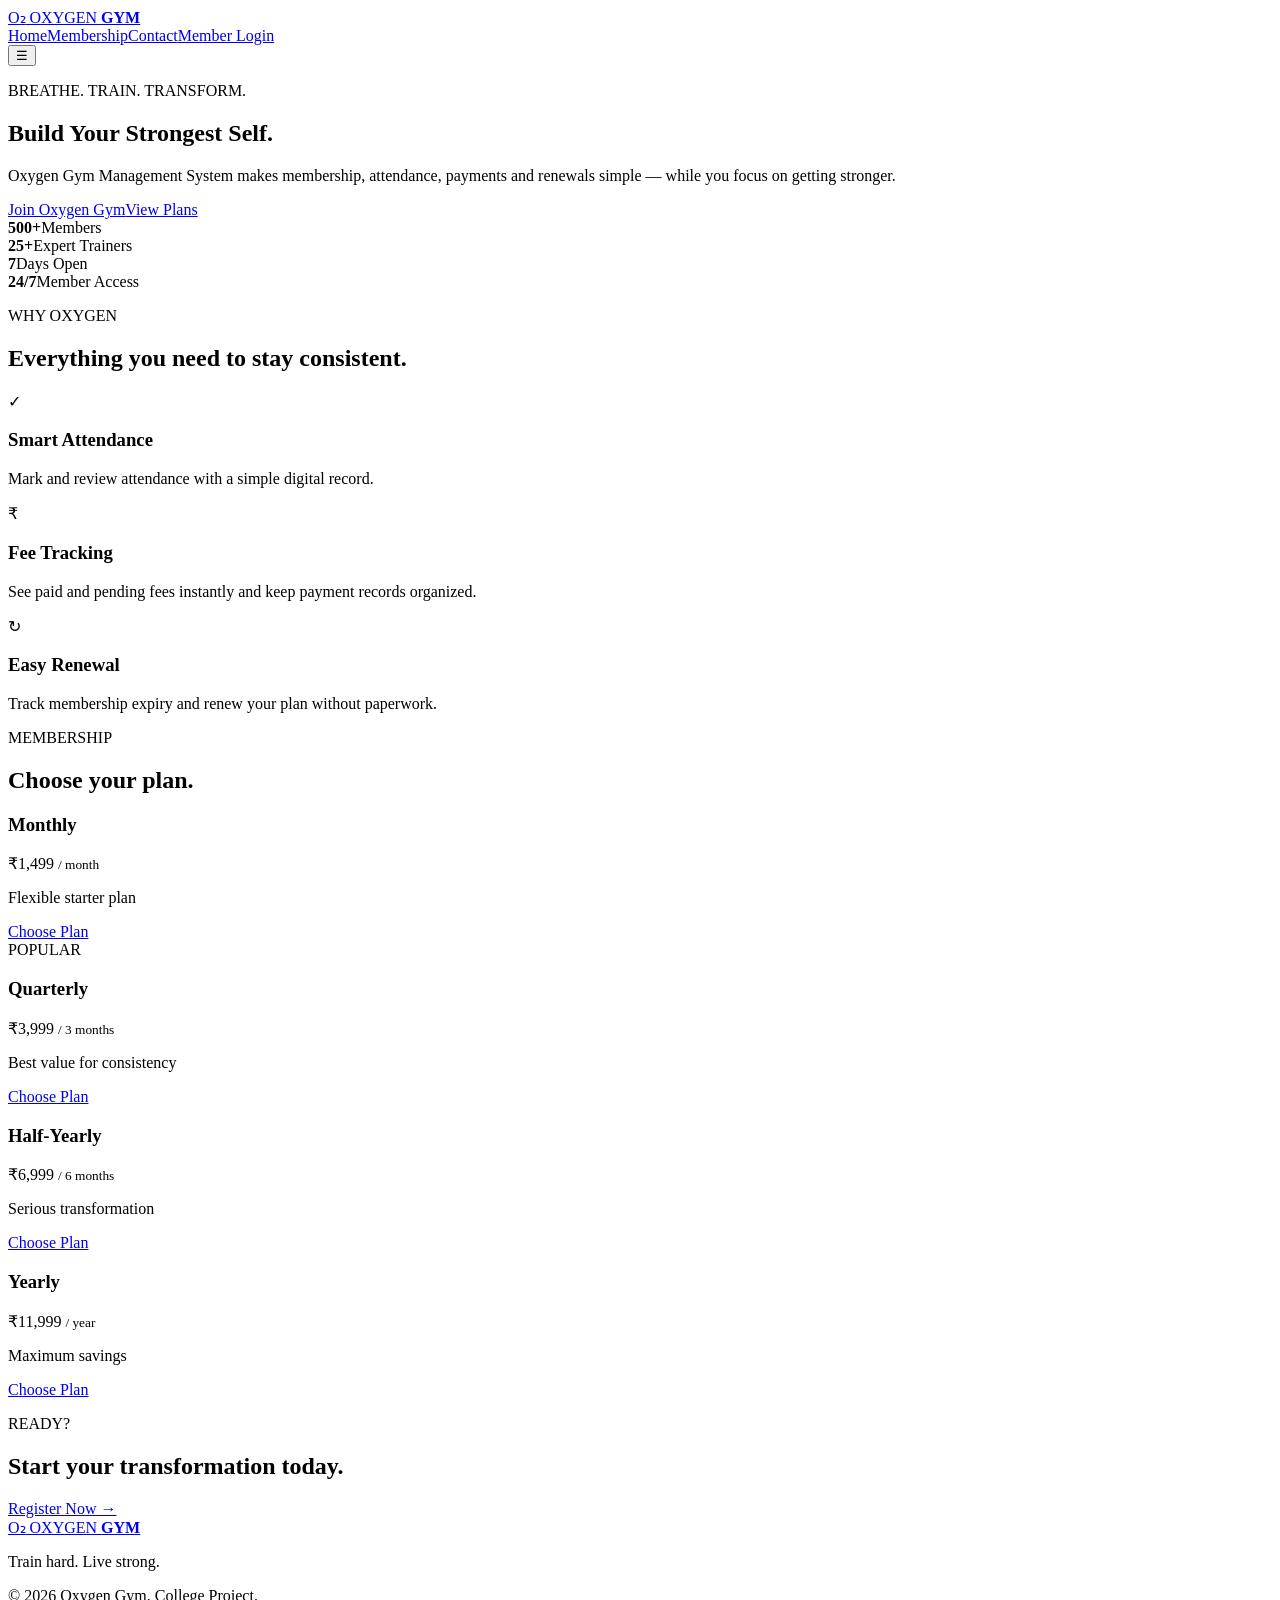
==== index.html @ 71fea19b "Add files via upload" ====
<!DOCTYPE html>
<html lang="en">
<head>
<meta charset="UTF-8"><meta name="viewport" content="width=device-width,initial-scale=1.0">
<title>Oxygen Gym | Gym Management System</title>
<link rel="stylesheet" href="css/style.css">
</head>
<body>
<header class="site-header">
  <a class="brand" href="index.html"><span>O₂</span> OXYGEN <b>GYM</b></a>
  <nav><a class="active" href="index.html">Home</a><a href="membership.html">Membership</a><a href="contact.html">Contact</a><a class="btn btn-sm" href="login.html">Member Login</a></nav>
  <button class="menu-btn" onclick="toggleMenu()">☰</button>
</header>
<main>
<section class="hero">
  <div class="hero-content">
    <p class="eyebrow">BREATHE. TRAIN. TRANSFORM.</p>
    <h1>Build Your <span>Strongest</span> Self.</h1>
    <p class="hero-text">Oxygen Gym Management System makes membership, attendance, payments and renewals simple — while you focus on getting stronger.</p>
    <div class="hero-actions"><a class="btn" href="register.html">Join Oxygen Gym</a><a class="btn btn-outline" href="#plans">View Plans</a></div>
  </div>
</section>
<section class="stats container">
  <div><strong>500+</strong><span>Members</span></div><div><strong>25+</strong><span>Expert Trainers</span></div><div><strong>7</strong><span>Days Open</span></div><div><strong>24/7</strong><span>Member Access</span></div>
</section>
<section class="section container">
  <div class="section-head"><p class="eyebrow">WHY OXYGEN</p><h2>Everything you need to stay <span>consistent.</span></h2></div>
  <div class="cards three">
    <article class="feature"><div class="icon">✓</div><h3>Smart Attendance</h3><p>Mark and review attendance with a simple digital record.</p></article>
    <article class="feature"><div class="icon">₹</div><h3>Fee Tracking</h3><p>See paid and pending fees instantly and keep payment records organized.</p></article>
    <article class="feature"><div class="icon">↻</div><h3>Easy Renewal</h3><p>Track membership expiry and renew your plan without paperwork.</p></article>
  </div>
</section>
<section class="section dark-section" id="plans">
  <div class="container">
    <div class="section-head"><p class="eyebrow">MEMBERSHIP</p><h2>Choose your <span>plan.</span></h2></div>
    <div class="cards four">
      <article class="plan"><h3>Monthly</h3><div class="price">₹1,499 <small>/ month</small></div><p>Flexible starter plan</p><a href="register.html?plan=Monthly" class="btn">Choose Plan</a></article>
      <article class="plan popular"><label>POPULAR</label><h3>Quarterly</h3><div class="price">₹3,999 <small>/ 3 months</small></div><p>Best value for consistency</p><a href="register.html?plan=Quarterly" class="btn">Choose Plan</a></article>
      <article class="plan"><h3>Half-Yearly</h3><div class="price">₹6,999 <small>/ 6 months</small></div><p>Serious transformation</p><a href="register.html?plan=Half-Yearly" class="btn">Choose Plan</a></article>
      <article class="plan"><h3>Yearly</h3><div class="price">₹11,999 <small>/ year</small></div><p>Maximum savings</p><a href="register.html?plan=Yearly" class="btn">Choose Plan</a></article>
    </div>
  </div>
</section>
<section class="cta container"><div><p class="eyebrow">READY?</p><h2>Start your transformation today.</h2></div><a class="btn" href="register.html">Register Now →</a></section>
</main>
<footer><div class="container footer-inner"><div><a class="brand" href="index.html"><span>O₂</span> OXYGEN <b>GYM</b></a><p>Train hard. Live strong.</p></div><div><p>© 2026 Oxygen Gym. College Project.</p></div></div></footer>
<script src="js/app.js"></script>
</body></html>
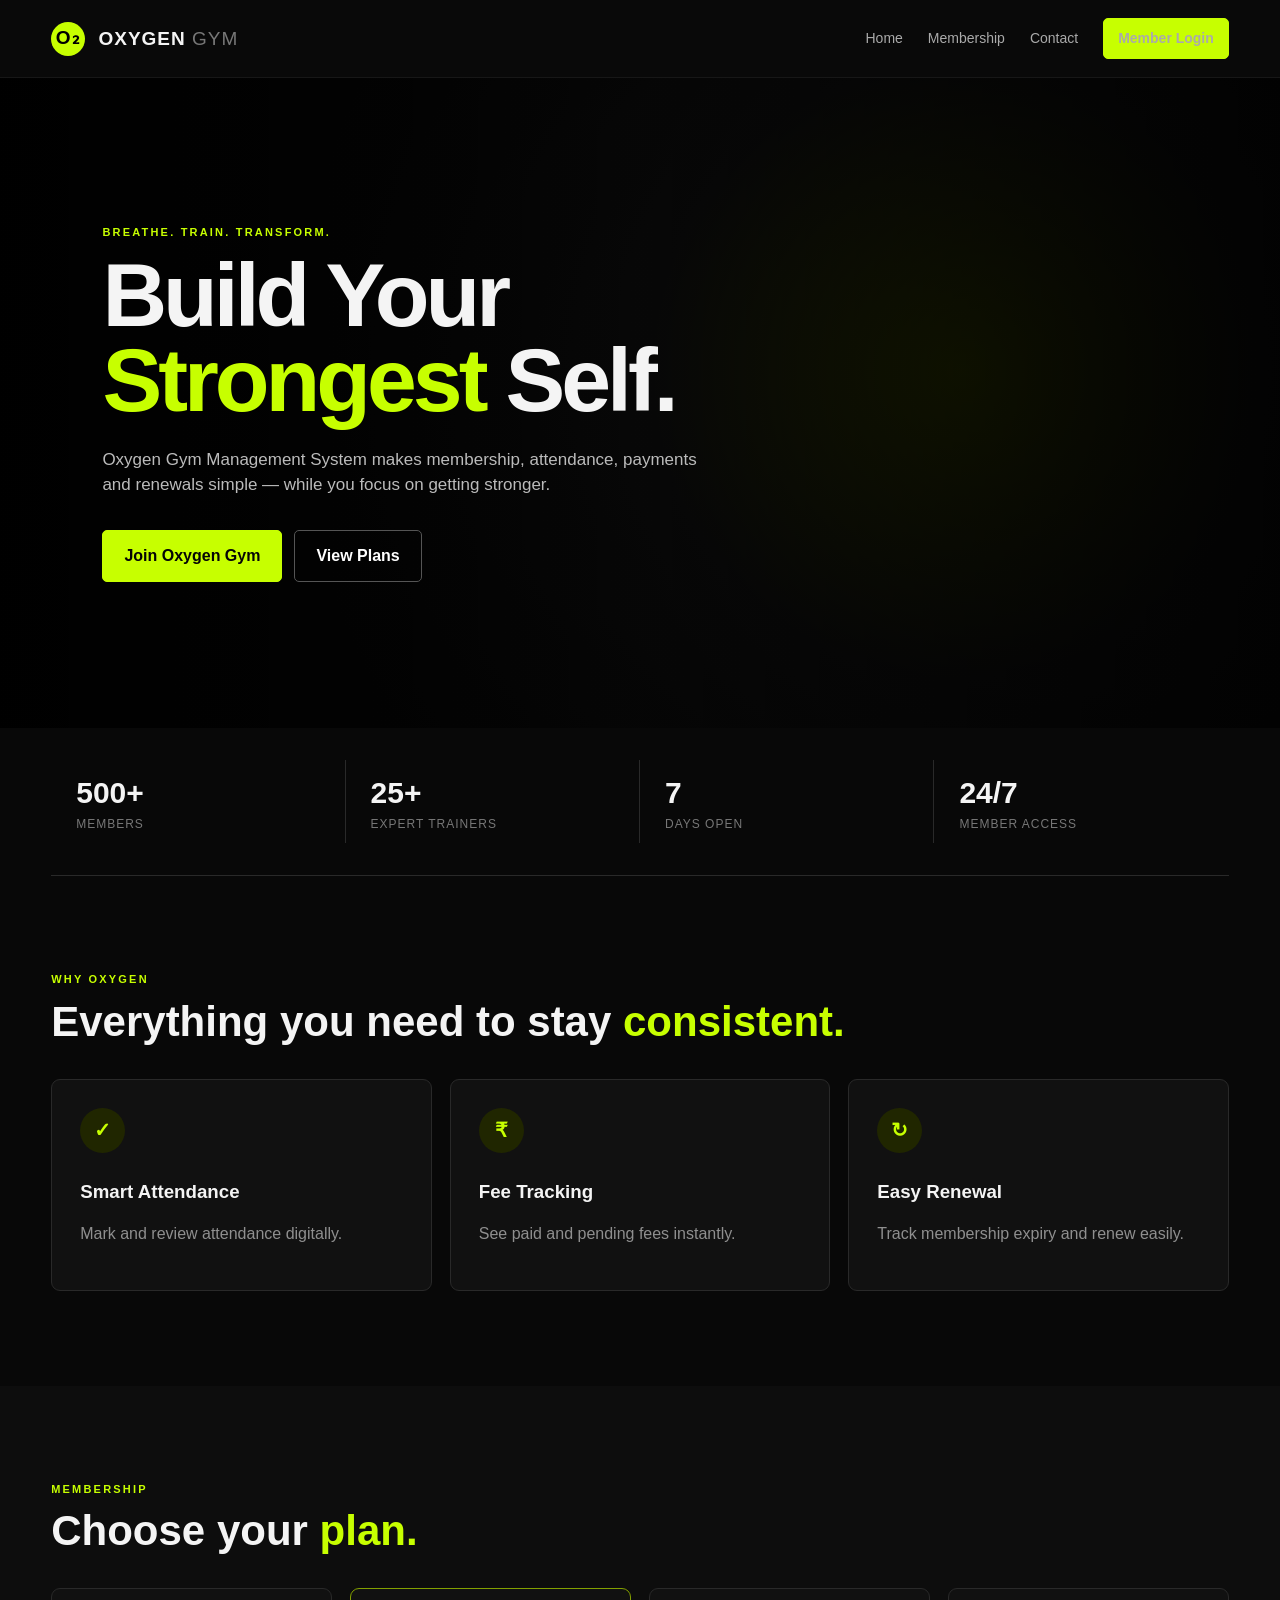
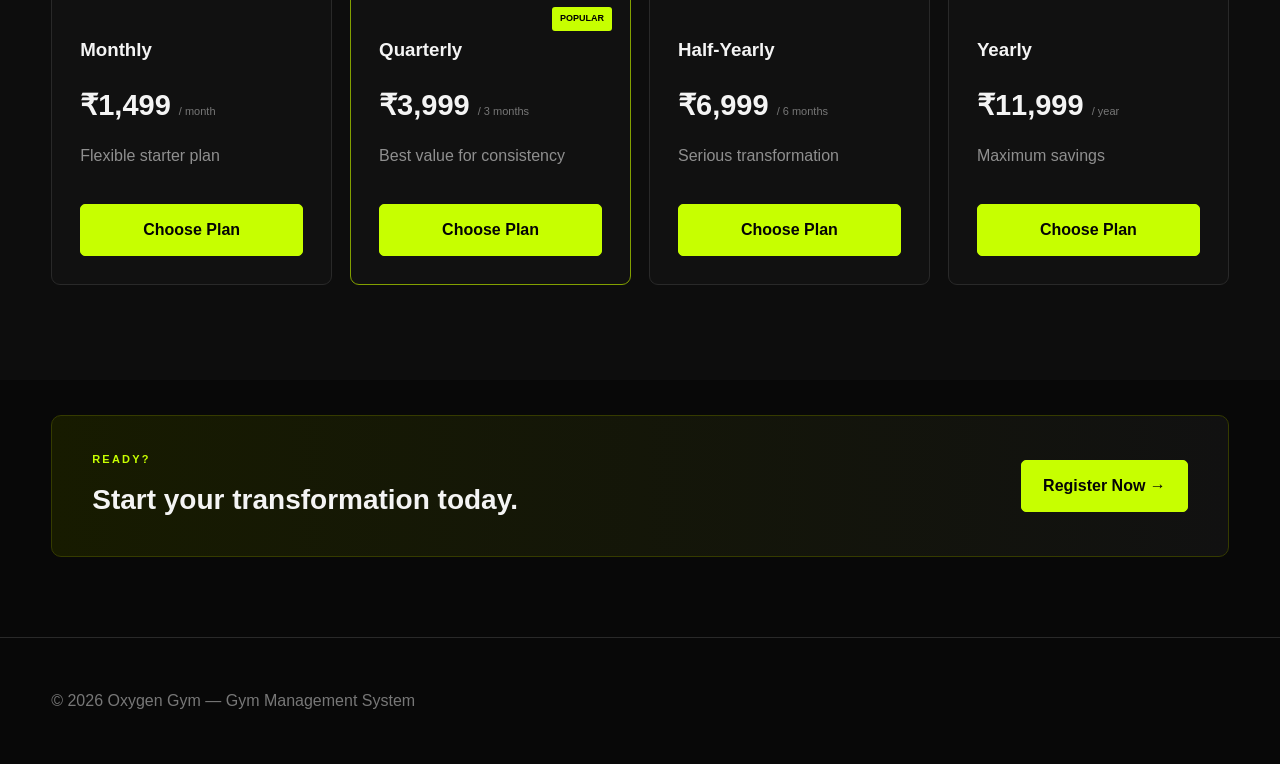
==== commit 56f1e411: "Add files via upload" ====
--- a/index.html
+++ b/index.html
@@ -1,49 +1,226 @@
 <!DOCTYPE html>
 <html lang="en">
 <head>
-<meta charset="UTF-8"><meta name="viewport" content="width=device-width,initial-scale=1.0">
+<meta charset="UTF-8">
+<meta name="viewport" content="width=device-width, initial-scale=1.0">
 <title>Oxygen Gym | Gym Management System</title>
-<link rel="stylesheet" href="css/style.css">
+<style>
+@import url('https://fonts.googleapis.com/css2?family=Inter:wght@400;500;600;700;800;900&display=swap');
+:root{--bg:#080808;--panel:#111;--panel2:#171717;--text:#f4f4f4;--muted:#a5a5a5;--accent:#c7ff00;--border:#292929;--danger:#ff5c5c;--max:1180px}
+*{box-sizing:border-box}html{scroll-behavior:smooth}body{margin:0;background:var(--bg);color:var(--text);font-family:Inter,Arial,sans-serif;line-height:1.5}a{color:inherit;text-decoration:none}button,input,select,textarea{font:inherit}button{cursor:pointer}.container{width:min(92%,var(--max));margin:auto}
+.site-header{height:78px;padding:0 4%;display:flex;align-items:center;justify-content:space-between;border-bottom:1px solid #171717;background:#090909;position:relative;z-index:5}.brand{font-weight:900;letter-spacing:1px;font-size:19px}.brand span{display:inline-flex;background:var(--accent);color:#000;width:34px;height:34px;align-items:center;justify-content:center;border-radius:50%;margin-right:7px}.brand b{font-weight:500;color:#777}.site-header nav{display:flex;gap:25px;align-items:center}.site-header nav a{color:#aaa;font-size:14px}.site-header nav a:hover,.site-header nav .active{color:#fff}.menu-btn{display:none;background:none;color:#fff;border:0;font-size:25px}
+.btn{display:inline-block;background:var(--accent);color:#050505;border:1px solid var(--accent);padding:13px 21px;border-radius:5px;font-weight:800;transition:.2s}.btn:hover{transform:translateY(-2px);filter:brightness(.92)}.btn-outline{background:transparent;color:#fff;border-color:#555}.btn-sm{padding:9px 14px!important}.full-btn{width:100%;margin-top:8px}.eyebrow{font-size:11px;letter-spacing:2.2px;color:var(--accent);font-weight:800;margin:0 0 12px}
+.hero{min-height:650px;display:flex;align-items:center;padding:80px 8%;background:linear-gradient(90deg,rgba(0,0,0,.98),rgba(0,0,0,.58),rgba(0,0,0,.85)),radial-gradient(circle at 75% 45%,#303900 0,#111 30%,#080808 65%)}.hero-content{max-width:720px}.hero h1{font-size:clamp(48px,7vw,92px);line-height:.95;margin:0 0 24px;letter-spacing:-4px}.hero h1 span,h1 span,h2 span{color:var(--accent)}.hero-text{color:#bbb;max-width:620px;font-size:17px}.hero-actions{display:flex;gap:12px;margin-top:32px}.stats{display:grid;grid-template-columns:repeat(4,1fr);border-bottom:1px solid var(--border);padding:32px 0}.stats div{padding:10px 25px;border-right:1px solid var(--border)}.stats div:last-child{border:0}.stats strong,.stats span{display:block}.stats strong{font-size:30px}.stats span{color:#777;font-size:12px;text-transform:uppercase;letter-spacing:1px}
+.section{padding:95px 0}.section-head{margin-bottom:35px}.section-head h1,.section-head h2{font-size:42px;line-height:1.05;margin:0}.cards{display:grid;gap:18px}.three{grid-template-columns:repeat(3,1fr)}.four{grid-template-columns:repeat(4,1fr)}.feature,.plan,.panel,.form-card{background:var(--panel);border:1px solid var(--border);border-radius:9px}.feature{padding:28px}.feature .icon{width:45px;height:45px;border-radius:50%;display:grid;place-items:center;background:#202600;color:var(--accent);font-weight:900;font-size:20px}.feature h3{margin:25px 0 8px}.feature p,.plan p,.form-card p{color:#8f8f8f}.dark-section{background:#0d0d0d}.plan{padding:28px;position:relative}.plan.popular{border-color:#829f00}.plan label{position:absolute;right:18px;top:18px;background:var(--accent);color:#000;font-size:9px;font-weight:900;padding:5px 8px;border-radius:3px}.price{font-size:29px;font-weight:900;margin:20px 0 10px}.price small{font-size:11px;color:#777;font-weight:500}.plan .btn{margin-top:20px;width:100%;text-align:center}.cta{margin-top:35px;margin-bottom:80px;padding:35px 40px;background:linear-gradient(90deg,#171b00,#111);border:1px solid #353b00;border-radius:10px;display:flex;justify-content:space-between;align-items:center}.cta h2{margin:0;font-size:28px}footer{border-top:1px solid var(--border);padding:35px 0;color:#777}.footer-inner{display:flex;justify-content:space-between;align-items:center}.footer-inner .brand{color:#fff}
+.app-bg{background:#080808}.form-page{padding:65px 0}.form-card{padding:38px;max-width:900px;margin:auto}.form-grid{display:grid;grid-template-columns:1fr 1fr;gap:20px;margin-top:30px}label{display:block;color:#bbb;font-size:13px;font-weight:600}input,select,textarea{width:100%;margin-top:8px;padding:13px 14px;background:#090909;border:1px solid #333;border-radius:5px;color:#fff;outline:none}input:focus,select:focus,textarea:focus{border-color:var(--accent)}.full{grid-column:1/-1}#registerMsg,#loginMsg,#contactMsg{margin-top:18px}.success{padding:13px;background:#172000;border:1px solid #465800;color:#dfff7a;border-radius:5px}.error{padding:13px;background:#260d0d;border:1px solid #612323;color:#ff9d9d;border-radius:5px}.login-page{min-height:100vh;display:grid;place-items:center;padding:20px}.login-card{width:min(430px,100%);padding:40px;background:var(--panel);border:1px solid var(--border);border-radius:10px}.centered{display:block;text-align:center;margin-bottom:35px}.login-card h1{font-size:40px;margin:0}.login-card form{margin:25px 0}.login-card hr{border:0;border-top:1px solid var(--border);margin:25px 0}.small{font-size:12px;color:#777}
+.dashboard-layout{display:flex;min-height:100vh}.sidebar{width:235px;background:#0d0d0d;border-right:1px solid var(--border);padding:25px 16px;display:flex;flex-direction:column;position:fixed;top:0;bottom:0}.sidebar .brand{padding:8px 10px 35px}.sidebar nav{display:grid;gap:5px}.sidebar nav a{padding:12px 14px;border-radius:5px;color:#888;font-size:13px}.sidebar nav a:hover,.sidebar nav a.active{background:#1a1a1a;color:#fff}.logout{margin-top:auto;border:0;background:none;color:#777;text-align:left;padding:13px 14px}.dashboard-main{margin-left:235px;width:calc(100% - 235px);padding:45px 5%}.mobile-top{display:none}.page-title{display:flex;justify-content:space-between;align-items:end;margin-bottom:30px}.page-title h1{font-size:40px;margin:0}.metric-grid{display:grid;grid-template-columns:repeat(4,1fr);gap:15px;margin-bottom:20px}.metric{background:var(--panel);border:1px solid var(--border);border-radius:8px;padding:20px}.metric span,.metric small{display:block;color:#777;font-size:11px}.metric strong{display:block;font-size:25px;margin:7px 0}.metric small{color:#999}.dashboard-grid{display:grid;grid-template-columns:1fr 1fr;gap:20px}.panel{padding:22px;margin-bottom:20px}.panel-head{display:flex;align-items:center;justify-content:space-between;margin-bottom:18px}.panel-head h2{font-size:17px;margin:0}.panel-head a{font-size:12px;color:var(--accent)}.panel-head .search{width:230px;margin:0}.profile-row{display:flex;justify-content:space-between;padding:13px 0;border-bottom:1px solid var(--border);font-size:13px}.profile-row span:first-child{color:#777}.profile-row span:last-child{text-align:right}.table-wrap{overflow-x:auto}table{width:100%;border-collapse:collapse;font-size:13px}th,td{text-align:left;padding:14px 10px;border-bottom:1px solid var(--border);white-space:nowrap}th{color:#777;font-size:10px;text-transform:uppercase;letter-spacing:1px}td{color:#ddd}.badge{padding:4px 8px;border-radius:20px;background:#202600;color:#dfff7a;font-size:10px}.badge.danger{background:#2b1111;color:#ff9b9b}.membership-highlight{background:linear-gradient(100deg,#182000,#101010);border:1px solid #3a4600;padding:25px;border-radius:8px;margin-bottom:20px}.membership-highlight h2{margin:0 0 5px}.plans-page{margin-bottom:40px}.contact-grid{display:grid;grid-template-columns:1fr 1fr;gap:40px;align-items:start}.contact-grid h1{font-size:50px;line-height:1;margin:0 0 18px}.contact-info{margin-top:35px;color:#aaa;display:grid;gap:10px}
+@media(max-width:800px){.site-header nav{display:none}.menu-btn{display:block}.hero{min-height:560px;padding:60px 5%}.hero h1{letter-spacing:-2px}.stats,.three,.four,.metric-grid,.dashboard-grid,.contact-grid{grid-template-columns:1fr 1fr}.stats div:nth-child(2){border:0}.dashboard-layout{display:block}.sidebar{display:none}.dashboard-main{margin:0;width:100%;padding:25px 4%}.mobile-top{display:flex;justify-content:space-between;align-items:center;margin-bottom:30px}.mobile-top button{background:none;border:0;color:#fff;font-size:22px}.page-title{align-items:start;gap:15px;flex-direction:column}.form-grid{grid-template-columns:1fr}.full{grid-column:auto}.cta{flex-direction:column;align-items:start;gap:20px}.contact-grid{grid-template-columns:1fr}.form-card{padding:25px}.section-head h1,.section-head h2,.contact-grid h1{font-size:35px}}
+@media(max-width:520px){.stats,.three,.four,.metric-grid{grid-template-columns:1fr}.stats div{border-right:0;border-bottom:1px solid var(--border)}.hero h1{font-size:52px}.hero-actions{flex-direction:column}.btn{text-align:center}.footer-inner{display:block}.page-title h1{font-size:32px}.metric-grid{gap:10px}.metric strong{font-size:22px}}
+
+.view{display:none}.view.active{display:block}.app-nav{position:sticky;top:0;z-index:20}.single-main{min-height:80vh}.dashboard-links{margin-bottom:25px;display:flex;gap:8px;flex-wrap:wrap}
+</style>
 </head>
 <body>
-<header class="site-header">
-  <a class="brand" href="index.html"><span>O₂</span> OXYGEN <b>GYM</b></a>
-  <nav><a class="active" href="index.html">Home</a><a href="membership.html">Membership</a><a href="contact.html">Contact</a><a class="btn btn-sm" href="login.html">Member Login</a></nav>
-  <button class="menu-btn" onclick="toggleMenu()">☰</button>
+
+<header class="site-header app-nav">
+<a class="brand" href="#" onclick="showView('home');return false"><span>O₂</span> OXYGEN <b>GYM</b></a>
+<nav>
+<a href="#" onclick="showView('home');return false">Home</a>
+<a href="#" onclick="showView('membership');return false">Membership</a>
+<a href="#" onclick="showView('contact');return false">Contact</a>
+<a class="btn btn-sm" href="#" onclick="showView('login');return false">Member Login</a>
+</nav>
+<button class="menu-btn" onclick="alert('Use the navigation buttons above.')">☰</button>
 </header>
-<main>
-<section class="hero">
-  <div class="hero-content">
-    <p class="eyebrow">BREATHE. TRAIN. TRANSFORM.</p>
-    <h1>Build Your <span>Strongest</span> Self.</h1>
-    <p class="hero-text">Oxygen Gym Management System makes membership, attendance, payments and renewals simple — while you focus on getting stronger.</p>
-    <div class="hero-actions"><a class="btn" href="register.html">Join Oxygen Gym</a><a class="btn btn-outline" href="#plans">View Plans</a></div>
-  </div>
+
+<section id="home" class="view active">
+<section class="hero"><div class="hero-content">
+<p class="eyebrow">BREATHE. TRAIN. TRANSFORM.</p>
+<h1>Build Your <span>Strongest</span> Self.</h1>
+<p class="hero-text">Oxygen Gym Management System makes membership, attendance, payments and renewals simple — while you focus on getting stronger.</p>
+<div class="hero-actions">
+<a class="btn" href="#" onclick="showView('register');return false">Join Oxygen Gym</a>
+<a class="btn btn-outline" href="#" onclick="showView('membership');return false">View Plans</a>
+</div></div></section>
+<section class="stats container"><div><strong>500+</strong><span>Members</span></div><div><strong>25+</strong><span>Expert Trainers</span></div><div><strong>7</strong><span>Days Open</span></div><div><strong>24/7</strong><span>Member Access</span></div></section>
+<section class="section container"><div class="section-head"><p class="eyebrow">WHY OXYGEN</p><h2>Everything you need to stay <span>consistent.</span></h2></div>
+<div class="cards three">
+<article class="feature"><div class="icon">✓</div><h3>Smart Attendance</h3><p>Mark and review attendance digitally.</p></article>
+<article class="feature"><div class="icon">₹</div><h3>Fee Tracking</h3><p>See paid and pending fees instantly.</p></article>
+<article class="feature"><div class="icon">↻</div><h3>Easy Renewal</h3><p>Track membership expiry and renew easily.</p></article>
+</div></section>
+<section class="section dark-section"><div class="container"><div class="section-head"><p class="eyebrow">MEMBERSHIP</p><h2>Choose your <span>plan.</span></h2></div>
+<div class="cards four">
+<article class="plan"><h3>Monthly</h3><div class="price">₹1,499 <small>/ month</small></div><p>Flexible starter plan</p><a href="#" class="btn" onclick="selectPlan('Monthly');return false">Choose Plan</a></article>
+<article class="plan popular"><label>POPULAR</label><h3>Quarterly</h3><div class="price">₹3,999 <small>/ 3 months</small></div><p>Best value for consistency</p><a href="#" class="btn" onclick="selectPlan('Quarterly');return false">Choose Plan</a></article>
+<article class="plan"><h3>Half-Yearly</h3><div class="price">₹6,999 <small>/ 6 months</small></div><p>Serious transformation</p><a href="#" class="btn" onclick="selectPlan('Half-Yearly');return false">Choose Plan</a></article>
+<article class="plan"><h3>Yearly</h3><div class="price">₹11,999 <small>/ year</small></div><p>Maximum savings</p><a href="#" class="btn" onclick="selectPlan('Yearly');return false">Choose Plan</a></article>
+</div></div></section>
+<section class="cta container"><div><p class="eyebrow">READY?</p><h2>Start your transformation today.</h2></div><a class="btn" href="#" onclick="showView('register');return false">Register Now →</a></section>
 </section>
-<section class="stats container">
-  <div><strong>500+</strong><span>Members</span></div><div><strong>25+</strong><span>Expert Trainers</span></div><div><strong>7</strong><span>Days Open</span></div><div><strong>24/7</strong><span>Member Access</span></div>
-</section>
-<section class="section container">
-  <div class="section-head"><p class="eyebrow">WHY OXYGEN</p><h2>Everything you need to stay <span>consistent.</span></h2></div>
-  <div class="cards three">
-    <article class="feature"><div class="icon">✓</div><h3>Smart Attendance</h3><p>Mark and review attendance with a simple digital record.</p></article>
-    <article class="feature"><div class="icon">₹</div><h3>Fee Tracking</h3><p>See paid and pending fees instantly and keep payment records organized.</p></article>
-    <article class="feature"><div class="icon">↻</div><h3>Easy Renewal</h3><p>Track membership expiry and renew your plan without paperwork.</p></article>
-  </div>
-</section>
-<section class="section dark-section" id="plans">
-  <div class="container">
-    <div class="section-head"><p class="eyebrow">MEMBERSHIP</p><h2>Choose your <span>plan.</span></h2></div>
-    <div class="cards four">
-      <article class="plan"><h3>Monthly</h3><div class="price">₹1,499 <small>/ month</small></div><p>Flexible starter plan</p><a href="register.html?plan=Monthly" class="btn">Choose Plan</a></article>
-      <article class="plan popular"><label>POPULAR</label><h3>Quarterly</h3><div class="price">₹3,999 <small>/ 3 months</small></div><p>Best value for consistency</p><a href="register.html?plan=Quarterly" class="btn">Choose Plan</a></article>
-      <article class="plan"><h3>Half-Yearly</h3><div class="price">₹6,999 <small>/ 6 months</small></div><p>Serious transformation</p><a href="register.html?plan=Half-Yearly" class="btn">Choose Plan</a></article>
-      <article class="plan"><h3>Yearly</h3><div class="price">₹11,999 <small>/ year</small></div><p>Maximum savings</p><a href="register.html?plan=Yearly" class="btn">Choose Plan</a></article>
-    </div>
-  </div>
-</section>
-<section class="cta container"><div><p class="eyebrow">READY?</p><h2>Start your transformation today.</h2></div><a class="btn" href="register.html">Register Now →</a></section>
-</main>
-<footer><div class="container footer-inner"><div><a class="brand" href="index.html"><span>O₂</span> OXYGEN <b>GYM</b></a><p>Train hard. Live strong.</p></div><div><p>© 2026 Oxygen Gym. College Project.</p></div></div></footer>
-<script src="js/app.js"></script>
-</body></html>+
+<section id="register" class="view app-bg"><main class="form-page container"><div class="form-card">
+<div class="section-head"><p class="eyebrow">BECOME A MEMBER</p><h1>Join <span>Oxygen Gym.</span></h1><p>Create your member profile.</p></div>
+<form id="registerForm" class="form-grid">
+<label>Full Name<input name="name" required></label>
+<label>Mobile Number<input name="phone" required pattern="[0-9]{10}" placeholder="10-digit mobile"></label>
+<label>Email<input name="email" type="email" required></label>
+<label>Date of Birth<input name="dob" type="date" required></label>
+<label>Gender<select name="gender" required><option value="">Select</option><option>Male</option><option>Female</option><option>Other</option></select></label>
+<label>Membership Plan<select name="plan" id="plan" required><option value="">Select Plan</option><option>Monthly</option><option>Quarterly</option><option>Half-Yearly</option><option>Yearly</option></select></label>
+<label class="full">Address<textarea name="address" rows="3"></textarea></label>
+<div class="full"><button class="btn" type="submit">Create Membership</button></div>
+</form><div id="registerMsg"></div></div></main></section>
+
+<section id="login" class="view app-bg"><main class="login-page"><div class="login-card">
+<a class="brand centered" href="#" onclick="showView('home');return false"><span>O₂</span> OXYGEN <b>GYM</b></a>
+<p class="eyebrow">MEMBER PORTAL</p><h1>Welcome <span>back.</span></h1><p>Login using your registered email.</p>
+<form id="loginForm"><label>Email<input id="loginEmail" type="email" required placeholder="you@example.com"></label><button class="btn full-btn" type="submit">Login →</button></form>
+<div id="loginMsg"></div><hr><p class="small">Admin demo: <b>admin@oxygengym.com</b> / <b>admin123</b></p>
+</div></main></section>
+
+<section id="dashboard" class="view app-bg"><main class="dashboard-main single-main">
+<div class="page-title"><div><p class="eyebrow">MEMBER PORTAL</p><h1>My <span>Dashboard</span></h1></div><div id="today"></div></div>
+<div class="dashboard-links">
+<button class="btn btn-sm" onclick="showView('attendance')">✓ Attendance</button>
+<button class="btn btn-sm" onclick="showView('membership')">◆ Membership</button>
+<button class="btn btn-sm" onclick="showView('payments')">₹ Payments</button>
+<button class="btn btn-sm" onclick="logout()">Logout</button>
+</div>
+<div class="metric-grid">
+<div class="metric"><span>Membership</span><strong id="dashPlan">—</strong></div>
+<div class="metric"><span>Expiry Date</span><strong id="dashExpiry">—</strong></div>
+<div class="metric"><span>Attendance</span><strong id="dashAttendance">0</strong></div>
+<div class="metric"><span>Pending Fees</span><strong id="dashPending">₹0</strong></div>
+</div>
+<div class="dashboard-grid">
+<section class="panel"><div class="panel-head"><h2>Member Profile</h2></div><div id="profile"></div></section>
+<section class="panel"><div class="panel-head"><h2>Recent Attendance</h2></div><div id="recentAttendance"></div></section>
+</div></main></section>
+
+<section id="attendance" class="view app-bg"><main class="dashboard-main single-main">
+<div class="page-title"><div><p class="eyebrow">TRACK YOUR CONSISTENCY</p><h1>My <span>Attendance</span></h1></div><button class="btn" onclick="markAttendance()">✓ Mark Today's Attendance</button></div>
+<button class="btn btn-sm" onclick="showView('dashboard')">← Dashboard</button>
+<section class="panel" style="margin-top:20px"><div class="panel-head"><h2>Attendance History</h2><span id="attendanceCount"></span></div>
+<div class="table-wrap"><table><thead><tr><th>Date</th><th>Check-in Time</th><th>Status</th></tr></thead><tbody id="attendanceTable"></tbody></table></div></section>
+</main></section>
+
+<section id="membership" class="view app-bg"><main class="dashboard-main single-main">
+<div class="page-title"><div><p class="eyebrow">MEMBERSHIP</p><h1>Plans & <span>Renewal</span></h1></div></div>
+<div id="currentMembership" class="membership-highlight"><h2>Membership Plans</h2><p>Login as a member to see your current plan.</p></div>
+<div class="cards four plans-page">
+<article class="plan"><h3>Monthly</h3><div class="price">₹1,499</div><p>1 month access</p><button class="btn" onclick="renewMembership('Monthly',1499,1)">Renew</button></article>
+<article class="plan popular"><label>POPULAR</label><h3>Quarterly</h3><div class="price">₹3,999</div><p>3 months access</p><button class="btn" onclick="renewMembership('Quarterly',3999,3)">Renew</button></article>
+<article class="plan"><h3>Half-Yearly</h3><div class="price">₹6,999</div><p>6 months access</p><button class="btn" onclick="renewMembership('Half-Yearly',6999,6)">Renew</button></article>
+<article class="plan"><h3>Yearly</h3><div class="price">₹11,999</div><p>12 months access</p><button class="btn" onclick="renewMembership('Yearly',11999,12)">Renew</button></article>
+</div>
+</main></section>
+
+<section id="payments" class="view app-bg"><main class="dashboard-main single-main">
+<div class="page-title"><div><p class="eyebrow">FINANCE</p><h1>Fees & <span>Payments</span></h1></div></div>
+<button class="btn btn-sm" onclick="showView('dashboard')">← Dashboard</button>
+<div class="metric-grid" style="margin-top:20px"><div class="metric"><span>Total Paid</span><strong id="totalPaid">₹0</strong></div><div class="metric"><span>Pending</span><strong id="totalPending">₹0</strong></div></div>
+<section class="panel"><div class="panel-head"><h2>Payment History</h2><button class="btn btn-sm" onclick="demoPayment()">+ Record Payment</button></div>
+<div class="table-wrap"><table><thead><tr><th>Date</th><th>Description</th><th>Amount</th><th>Status</th></tr></thead><tbody id="paymentsTable"></tbody></table></div></section>
+</main></section>
+
+<section id="admin" class="view app-bg"><main class="dashboard-main single-main">
+<div class="page-title"><div><p class="eyebrow">ADMINISTRATION</p><h1>Gym <span>Overview</span></h1></div><button class="btn btn-sm" onclick="logout()">Logout</button></div>
+<div class="metric-grid"><div class="metric"><span>Total Members</span><strong id="adminMembers">0</strong></div><div class="metric"><span>Active Members</span><strong id="adminActive">0</strong></div><div class="metric"><span>Today's Attendance</span><strong id="adminToday">0</strong></div><div class="metric"><span>Pending Fees</span><strong id="adminFees">₹0</strong></div></div>
+<section class="panel"><div class="panel-head"><h2>Member Management</h2><input id="memberSearch" class="search" placeholder="Search members..." oninput="renderAdmin()"></div>
+<div class="table-wrap"><table><thead><tr><th>Name</th><th>Email</th><th>Plan</th><th>Expiry</th><th>Fees Due</th><th>Action</th></tr></thead><tbody id="membersTable"></tbody></table></div></section>
+</main></section>
+
+<section id="contact" class="view app-bg"><main class="form-page container"><div class="contact-grid">
+<section><p class="eyebrow">GET IN TOUCH</p><h1>Talk to <span>Oxygen Gym.</span></h1><p>Have a question about memberships, fees or training?</p>
+<div class="contact-info"><p>📍 Malad West, Mumbai, Maharashtra</p><p>☎ +91 98765 43210</p><p>✉ hello@oxygengym.com</p><p>🕒 Mon–Sun: 6:00 AM – 11:00 PM</p></div></section>
+<section class="form-card"><form id="contactForm"><label>Name<input name="name" required></label><label>Email<input name="email" type="email" required></label><label>Message<textarea name="message" rows="6" required></textarea></label><button class="btn" type="submit">Send Message</button></form><div id="contactMsg"></div></section>
+</div></main></section>
+
+<footer><div class="container footer-inner"><p>© 2026 Oxygen Gym — Gym Management System</p></div></footer>
+
+<script>
+const DB_KEY="oxygenGymDB"; const SESSION_KEY="oxygenGymSession";
+const PLAN_MONTHS={Monthly:1,Quarterly:3,"Half-Yearly":6,Yearly:12};
+const PLAN_PRICE={Monthly:1499,Quarterly:3999,"Half-Yearly":6999,Yearly:11999};
+
+function getDB(){let d=JSON.parse(localStorage.getItem(DB_KEY)||"null");if(!d){d={members:[],attendance:[],payments:[]};localStorage.setItem(DB_KEY,JSON.stringify(d))}return d}
+function saveDB(d){localStorage.setItem(DB_KEY,JSON.stringify(d))}
+function session(){return localStorage.getItem(SESSION_KEY)}
+function currentMember(){let email=session();return getDB().members.find(m=>m.email===email)}
+function uid(){return Date.now().toString(36)+Math.random().toString(36).slice(2,7)}
+function fmtDate(v){if(!v)return "—";return new Date(v+"T00:00:00").toLocaleDateString("en-IN",{day:"2-digit",month:"short",year:"numeric"})}
+function today(){return new Date().toISOString().slice(0,10)}
+function addMonths(date,months){let d=new Date(date+"T00:00:00");d.setMonth(d.getMonth()+months);return d.toISOString().slice(0,10)}
+function money(n){return "₹"+Number(n||0).toLocaleString("en-IN")}
+function toggleMenu(){alert("On mobile, use the main page buttons. Dashboard pages can be opened directly from the desktop-style navigation when needed.")}
+function logout(){localStorage.removeItem(SESSION_KEY);location.href="login.html"}
+
+document.addEventListener("DOMContentLoaded",()=>{
+  const params=new URLSearchParams(location.search); const plan=params.get("plan"); const planEl=document.getElementById("plan"); if(plan&&planEl)planEl.value=plan;
+  const reg=document.getElementById("registerForm"); if(reg)reg.addEventListener("submit",registerMember);
+  const login=document.getElementById("loginForm"); if(login)login.addEventListener("submit",loginUser);
+  const contact=document.getElementById("contactForm"); if(contact)contact.addEventListener("submit",sendContact);
+  if(document.getElementById("dashboard")){}
+  if(location.pathname.endsWith("dashboard.html"))renderDashboard();
+  if(location.pathname.endsWith("attendance.html"))renderAttendance();
+  if(location.pathname.endsWith("membership.html"))renderMembership();
+  if(location.pathname.endsWith("payments.html"))renderPayments();
+  if(location.pathname.endsWith("admin.html"))renderAdmin();
+  if(document.getElementById("today"))document.getElementById("today").textContent=new Date().toLocaleDateString("en-IN",{weekday:"short",day:"numeric",month:"short"});
+});
+function registerMember(e){
+ e.preventDefault();let f=new FormData(e.target),d=getDB(),email=f.get("email").trim().toLowerCase();
+ if(d.members.some(m=>m.email===email)){show("registerMsg","This email is already registered. Please login.","error");return}
+ let start=today(),months=PLAN_MONTHS[f.get("plan")],price=PLAN_PRICE[f.get("plan")];
+ let m={id:uid(),name:f.get("name"),phone:f.get("phone"),email,dob:f.get("dob"),gender:f.get("gender"),plan:f.get("plan"),address:f.get("address"),startDate:start,expiryDate:addMonths(start,months),feesDue:price,createdAt:new Date().toISOString()};
+ d.members.push(m);d.payments.push({id:uid(),memberId:m.id,date:start,description:"Membership registration",amount:0,status:"Pending"});saveDB(d);localStorage.setItem(SESSION_KEY,email);
+ show("registerMsg","Registration successful! Redirecting to your dashboard...","success");setTimeout(()=>location.href="dashboard.html",800)
+}
+function loginUser(e){
+ e.preventDefault();let email=document.getElementById("loginEmail").value.trim().toLowerCase(),d=getDB();
+ if(email==="admin@oxygengym.com"){let pass=prompt("Enter admin password:");if(pass==="admin123"){localStorage.setItem(SESSION_KEY,"admin");location.href="admin.html"}else show("loginMsg","Incorrect admin password.","error");return}
+ let m=d.members.find(x=>x.email===email);if(!m){show("loginMsg","No member found. Please register first.","error");return}localStorage.setItem(SESSION_KEY,email);location.href="dashboard.html"
+}
+function requireMember(){if(!session()||session()==="admin"){location.href="login.html";return null}return currentMember()}
+function show(id,msg,type){let el=document.getElementById(id);if(el)el.innerHTML=`<div class="${type}">${msg}</div>`}
+function renderDashboard(){
+ let m=requireMember();if(!m)return;let d=getDB();
+ const set=(id,v)=>{let e=document.getElementById(id);if(e)e.textContent=v};
+ set("dashPlan",m.plan);set("dashExpiry",fmtDate(m.expiryDate));set("dashAttendance",d.attendance.filter(a=>a.memberId===m.id&&a.date.slice(0,7)===today().slice(0,7)).length);set("dashPending",money(m.feesDue));
+ set("sideUser",m.name);
+ let profile=document.getElementById("profile");if(profile)profile.innerHTML=[["Name",m.name],["Email",m.email],["Mobile",m.phone],["Gender",m.gender],["Plan",m.plan],["Valid Until",fmtDate(m.expiryDate)]].map(x=>`<div class="profile-row"><span>${x[0]}</span><span>${x[1]}</span></div>`).join("");
+ let ra=document.getElementById("recentAttendance");let rows=d.attendance.filter(a=>a.memberId===m.id).slice(-5).reverse();ra.innerHTML=rows.length?rows.map(a=>`<div class="profile-row"><span>${fmtDate(a.date)}</span><span class="badge">Present · ${a.time}</span></div>`).join(""):"<p class='small'>No attendance records yet.</p>"
+}
+function markAttendance(){
+ let m=requireMember();if(!m)return;let d=getDB();if(d.attendance.some(a=>a.memberId===m.id&&a.date===today())){alert("Attendance is already marked for today.");return}
+ d.attendance.push({id:uid(),memberId:m.id,date:today(),time:new Date().toLocaleTimeString("en-IN",{hour:"2-digit",minute:"2-digit"}),status:"Present"});saveDB(d);renderAttendance();alert("Today's attendance marked successfully!")
+}
+function renderAttendance(){let m=requireMember();if(!m)return;let d=getDB(),rows=d.attendance.filter(a=>a.memberId===m.id).sort((a,b)=>b.date.localeCompare(a.date));let tb=document.getElementById("attendanceTable");if(tb)tb.innerHTML=rows.length?rows.map(a=>`<tr><td>${fmtDate(a.date)}</td><td>${a.time}</td><td><span class="badge">Present</span></td></tr>`).join(""):`<tr><td colspan="3">No attendance records.</td></tr>`;let c=document.getElementById("attendanceCount");if(c)c.textContent=rows.length+" records"}
+function renderMembership(){let m=requireMember();if(!m)return;let el=document.getElementById("currentMembership");if(el)el.innerHTML=`<h2>${m.plan} Membership <span class="badge">ACTIVE</span></h2><p>Valid from ${fmtDate(m.startDate)} to ${fmtDate(m.expiryDate)} · Pending fees: <b>${money(m.feesDue)}</b></p>`}
+function renewMembership(plan,price,months){let m=requireMember();if(!m)return;let d=getDB(),start=(new Date(m.expiryDate)>=new Date(today()+"T00:00:00"))?m.expiryDate:today();m.plan=plan;m.startDate=start;m.expiryDate=addMonths(start,months);m.feesDue+=price;d.payments.push({id:uid(),memberId:m.id,date:today(),description:plan+" membership renewal",amount:0,status:"Pending"});saveDB(d);renderMembership();alert(plan+" renewal recorded. Pending fee added: "+money(price))}
+function renderPayments(){let m=requireMember();if(!m)return;let d=getDB(),rows=d.payments.filter(p=>p.memberId===m.id);let paid=rows.filter(p=>p.status==="Paid").reduce((s,p)=>s+Number(p.amount),0),pending=m.feesDue;document.getElementById("totalPaid").textContent=money(paid);document.getElementById("totalPending").textContent=money(pending);let tb=document.getElementById("paymentsTable");tb.innerHTML=rows.length?rows.map(p=>`<tr><td>${fmtDate(p.date)}</td><td>${p.description}</td><td>${money(p.amount)}</td><td><span class="badge ${p.status==="Pending"?"danger":""}">${p.status}</span></td></tr>`).join(""):`<tr><td colspan="4">No payments.</td></tr>`}
+function demoPayment(){let m=requireMember();if(!m)return;let amount=Number(prompt("Enter payment amount:",m.feesDue));if(!amount||amount<1)return;let d=getDB();m.feesDue=Math.max(0,m.feesDue-amount);d.payments.push({id:uid(),memberId:m.id,date:today(),description:"Fee payment",amount,status:"Paid"});saveDB(d);renderPayments();alert("Payment recorded successfully.")}
+function renderAdmin(){
+ if(session()!=="admin"){location.href="login.html";return}let d=getDB(),members=d.members,search=(document.getElementById("memberSearch")?.value||"").toLowerCase();let filtered=members.filter(m=>(m.name+" "+m.email+" "+m.phone).toLowerCase().includes(search));
+ document.getElementById("adminMembers").textContent=members.length;document.getElementById("adminActive").textContent=members.filter(m=>m.expiryDate>=today()).length;document.getElementById("adminToday").textContent=d.attendance.filter(a=>a.date===today()).length;document.getElementById("adminFees").textContent=money(members.reduce((s,m)=>s+Number(m.feesDue||0),0));
+ let tb=document.getElementById("membersTable");tb.innerHTML=filtered.length?filtered.map(m=>`<tr><td>${m.name}</td><td>${m.email}</td><td>${m.plan}</td><td>${fmtDate(m.expiryDate)}</td><td>${money(m.feesDue)}</td><td><button class="btn btn-sm" onclick="adminPay('${m.id}')">Pay</button> <button class="btn btn-sm" onclick="deleteMember('${m.id}')">Delete</button></td></tr>`).join(""):`<tr><td colspan="6">No members found.</td></tr>`
+}
+function adminPay(id){let d=getDB(),m=d.members.find(x=>x.id===id);if(!m)return;let amount=Number(prompt("Payment amount for "+m.name+":",m.feesDue));if(!amount)return;m.feesDue=Math.max(0,m.feesDue-amount);d.payments.push({id:uid(),memberId:id,date:today(),description:"Admin recorded payment",amount,status:"Paid"});saveDB(d);renderAdmin()}
+function deleteMember(id){if(!confirm("Delete this member and their records?"))return;let d=getDB();d.members=d.members.filter(m=>m.id!==id);d.attendance=d.attendance.filter(a=>a.memberId!==id);d.payments=d.payments.filter(p=>p.memberId!==id);saveDB(d);renderAdmin()}
+function sendContact(e){e.preventDefault();show("contactMsg","Message submitted successfully! Configure EmailJS in js/emailjs-config.js to send real emails.","success");e.target.reset()}
+
+
+function showView(id){
+ document.querySelectorAll('.view').forEach(v=>v.classList.remove('active'));
+ const v=document.getElementById(id); if(v)v.classList.add('active');
+ window.scrollTo(0,0);
+ if(id==='dashboard')renderDashboard();
+ if(id==='attendance')renderAttendance();
+ if(id==='membership')renderMembership();
+ if(id==='payments')renderPayments();
+ if(id==='admin')renderAdmin();
+}
+function selectPlan(plan){document.getElementById('plan').value=plan;showView('register');}
+</script>
+</body></html>
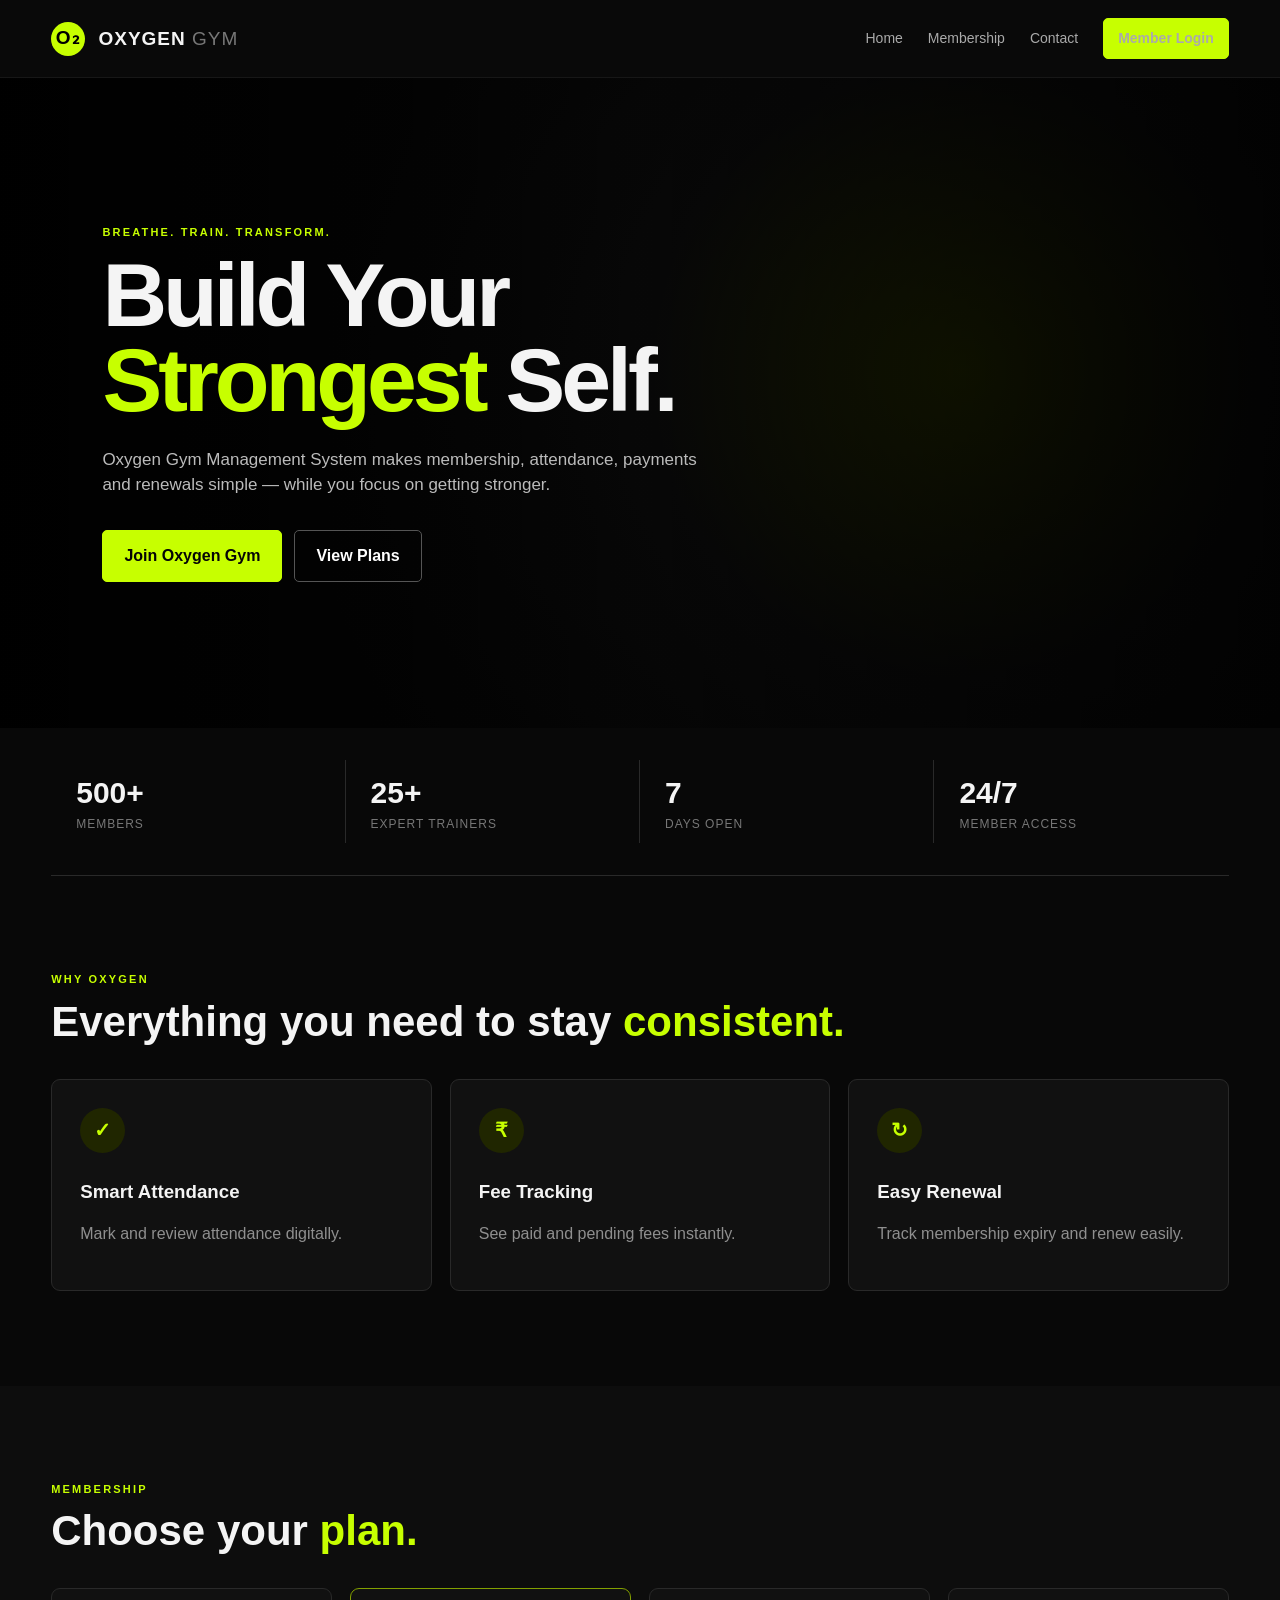
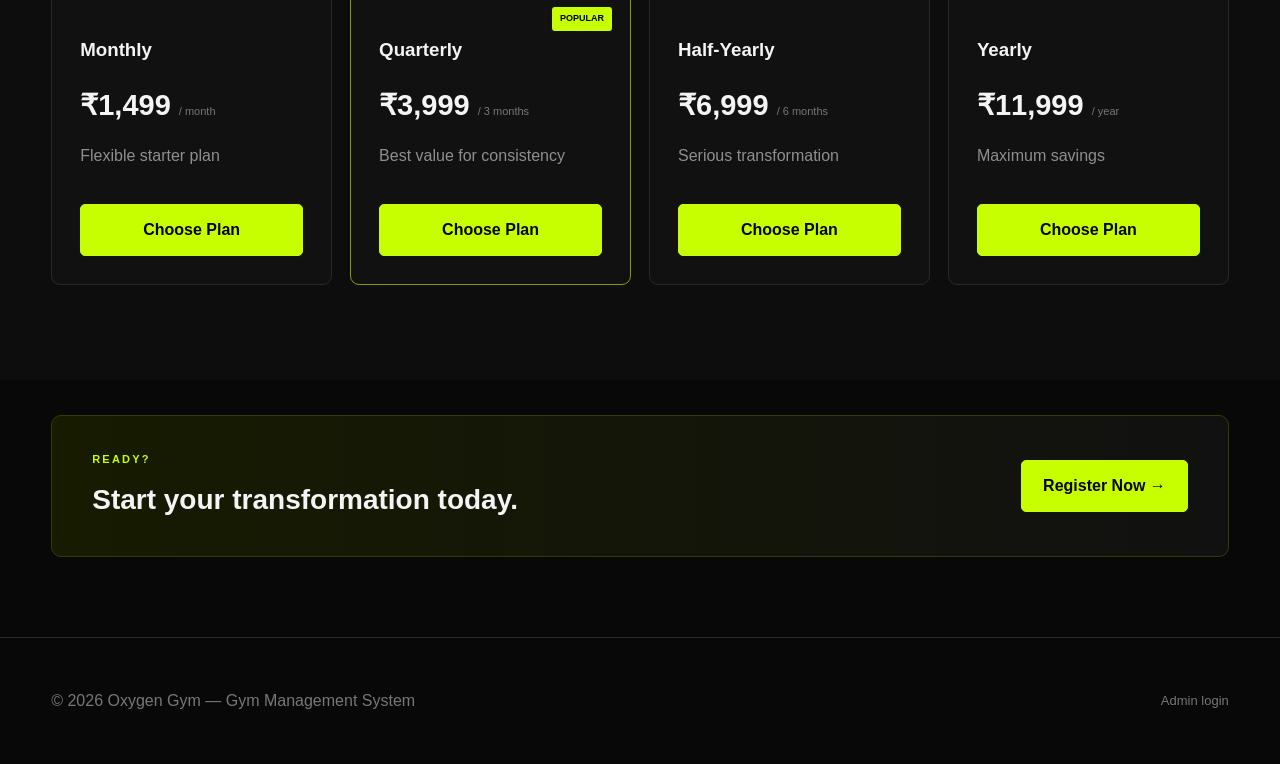
==== commit 0d3d169b: "Enhance navigation and login features Updated navigation button functionality and improved member lo" ====
--- a/index.html
+++ b/index.html
@@ -17,7 +17,7 @@
 @media(max-width:800px){.site-header nav{display:none}.menu-btn{display:block}.hero{min-height:560px;padding:60px 5%}.hero h1{letter-spacing:-2px}.stats,.three,.four,.metric-grid,.dashboard-grid,.contact-grid{grid-template-columns:1fr 1fr}.stats div:nth-child(2){border:0}.dashboard-layout{display:block}.sidebar{display:none}.dashboard-main{margin:0;width:100%;padding:25px 4%}.mobile-top{display:flex;justify-content:space-between;align-items:center;margin-bottom:30px}.mobile-top button{background:none;border:0;color:#fff;font-size:22px}.page-title{align-items:start;gap:15px;flex-direction:column}.form-grid{grid-template-columns:1fr}.full{grid-column:auto}.cta{flex-direction:column;align-items:start;gap:20px}.contact-grid{grid-template-columns:1fr}.form-card{padding:25px}.section-head h1,.section-head h2,.contact-grid h1{font-size:35px}}
 @media(max-width:520px){.stats,.three,.four,.metric-grid{grid-template-columns:1fr}.stats div{border-right:0;border-bottom:1px solid var(--border)}.hero h1{font-size:52px}.hero-actions{flex-direction:column}.btn{text-align:center}.footer-inner{display:block}.page-title h1{font-size:32px}.metric-grid{gap:10px}.metric strong{font-size:22px}}
 
-.view{display:none}.view.active{display:block}.app-nav{position:sticky;top:0;z-index:20}.single-main{min-height:80vh}.dashboard-links{margin-bottom:25px;display:flex;gap:8px;flex-wrap:wrap}
+.site-header nav.open{display:flex!important;flex-direction:column;position:absolute;top:78px;left:0;right:0;background:#090909;padding:20px 4%;border-bottom:1px solid #222;align-items:flex-start}.view{display:none}.view.active{display:block}.app-nav{position:sticky;top:0;z-index:20}.single-main{min-height:80vh}.dashboard-links{margin-bottom:25px;display:flex;gap:8px;flex-wrap:wrap}
 </style>
 </head>
 <body>
@@ -30,7 +30,7 @@
 <a href="#" onclick="showView('contact');return false">Contact</a>
 <a class="btn btn-sm" href="#" onclick="showView('login');return false">Member Login</a>
 </nav>
-<button class="menu-btn" onclick="alert('Use the navigation buttons above.')">☰</button>
+<button class="menu-btn" onclick="document.querySelector('.site-header nav').classList.toggle('open')">☰</button>
 </header>
 
 <section id="home" class="view active">
@@ -76,7 +76,7 @@
 <a class="brand centered" href="#" onclick="showView('home');return false"><span>O₂</span> OXYGEN <b>GYM</b></a>
 <p class="eyebrow">MEMBER PORTAL</p><h1>Welcome <span>back.</span></h1><p>Login using your registered email.</p>
 <form id="loginForm"><label>Email<input id="loginEmail" type="email" required placeholder="you@example.com"></label><button class="btn full-btn" type="submit">Login →</button></form>
-<div id="loginMsg"></div><hr><p class="small">Admin demo: <b>admin@oxygengym.com</b> / <b>admin123</b></p>
+<div id="loginMsg"></div><hr><p class="small">Gym staff? <a href="admin-login.html" style="color:var(--accent)">Admin sign in</a></p>
 </div></main></section>
 
 <section id="dashboard" class="view app-bg"><main class="dashboard-main single-main">
@@ -137,24 +137,27 @@
 <section class="form-card"><form id="contactForm"><label>Name<input name="name" required></label><label>Email<input name="email" type="email" required></label><label>Message<textarea name="message" rows="6" required></textarea></label><button class="btn" type="submit">Send Message</button></form><div id="contactMsg"></div></section>
 </div></main></section>
 
-<footer><div class="container footer-inner"><p>© 2026 Oxygen Gym — Gym Management System</p></div></footer>
+<footer><div class="container footer-inner"><p>© 2026 Oxygen Gym — Gym Management System</p><a href="admin-login.html" style="color:#777;font-size:13px">Admin login</a></div></footer>
 
 <script>
 const DB_KEY="oxygenGymDB"; const SESSION_KEY="oxygenGymSession";
 const PLAN_MONTHS={Monthly:1,Quarterly:3,"Half-Yearly":6,Yearly:12};
 const PLAN_PRICE={Monthly:1499,Quarterly:3999,"Half-Yearly":6999,Yearly:11999};
 
-function getDB(){let d=JSON.parse(localStorage.getItem(DB_KEY)||"null");if(!d){d={members:[],attendance:[],payments:[]};localStorage.setItem(DB_KEY,JSON.stringify(d))}return d}
+function getDB(){let d=null;try{d=JSON.parse(localStorage.getItem(DB_KEY)||"null")}catch(e){}if(!d){d={members:[],attendance:[],payments:[],loginLog:[]}}d.members=d.members||[];d.attendance=d.attendance||[];d.payments=d.payments||[];d.loginLog=d.loginLog||[];localStorage.setItem(DB_KEY,JSON.stringify(d));return d}
+function logEvent(d,m,type){d.loginLog.push({id:uid(),memberId:m.id,name:m.name,email:m.email,type:type,time:new Date().toISOString()})}
 function saveDB(d){localStorage.setItem(DB_KEY,JSON.stringify(d))}
 function session(){return localStorage.getItem(SESSION_KEY)}
 function currentMember(){let email=session();return getDB().members.find(m=>m.email===email)}
 function uid(){return Date.now().toString(36)+Math.random().toString(36).slice(2,7)}
 function fmtDate(v){if(!v)return "—";return new Date(v+"T00:00:00").toLocaleDateString("en-IN",{day:"2-digit",month:"short",year:"numeric"})}
-function today(){return new Date().toISOString().slice(0,10)}
-function addMonths(date,months){let d=new Date(date+"T00:00:00");d.setMonth(d.getMonth()+months);return d.toISOString().slice(0,10)}
+function iso(d){return d.getFullYear()+"-"+String(d.getMonth()+1).padStart(2,"0")+"-"+String(d.getDate()).padStart(2,"0")}
+function today(){return iso(new Date())}
+function addMonths(date,months){let d=new Date(date+"T00:00:00");d.setMonth(d.getMonth()+months);return iso(d)}
+function esc(v){return String(v??"").replace(/[&<>"']/g,c=>({"&":"&amp;","<":"&lt;",">":"&gt;",'"':"&quot;","'":"&#39;"}[c]))}
 function money(n){return "₹"+Number(n||0).toLocaleString("en-IN")}
 function toggleMenu(){alert("On mobile, use the main page buttons. Dashboard pages can be opened directly from the desktop-style navigation when needed.")}
-function logout(){localStorage.removeItem(SESSION_KEY);location.href="login.html"}
+function logout(){localStorage.removeItem(SESSION_KEY);showView("login")}
 
 document.addEventListener("DOMContentLoaded",()=>{
   const params=new URLSearchParams(location.search); const plan=params.get("plan"); const planEl=document.getElementById("plan"); if(plan&&planEl)planEl.value=plan;
@@ -174,22 +177,22 @@
  if(d.members.some(m=>m.email===email)){show("registerMsg","This email is already registered. Please login.","error");return}
  let start=today(),months=PLAN_MONTHS[f.get("plan")],price=PLAN_PRICE[f.get("plan")];
  let m={id:uid(),name:f.get("name"),phone:f.get("phone"),email,dob:f.get("dob"),gender:f.get("gender"),plan:f.get("plan"),address:f.get("address"),startDate:start,expiryDate:addMonths(start,months),feesDue:price,createdAt:new Date().toISOString()};
- d.members.push(m);d.payments.push({id:uid(),memberId:m.id,date:start,description:"Membership registration",amount:0,status:"Pending"});saveDB(d);localStorage.setItem(SESSION_KEY,email);
- show("registerMsg","Registration successful! Redirecting to your dashboard...","success");setTimeout(()=>location.href="dashboard.html",800)
+ d.members.push(m);logEvent(d,m,"Registration");d.payments.push({id:uid(),memberId:m.id,date:start,description:"Membership registration",amount:0,status:"Pending"});saveDB(d);localStorage.setItem(SESSION_KEY,email);
+ show("registerMsg","Registration successful! Redirecting to your dashboard...","success");setTimeout(()=>{e.target.reset();showView("dashboard")},800)
 }
 function loginUser(e){
  e.preventDefault();let email=document.getElementById("loginEmail").value.trim().toLowerCase(),d=getDB();
- if(email==="admin@oxygengym.com"){let pass=prompt("Enter admin password:");if(pass==="admin123"){localStorage.setItem(SESSION_KEY,"admin");location.href="admin.html"}else show("loginMsg","Incorrect admin password.","error");return}
- let m=d.members.find(x=>x.email===email);if(!m){show("loginMsg","No member found. Please register first.","error");return}localStorage.setItem(SESSION_KEY,email);location.href="dashboard.html"
-}
-function requireMember(){if(!session()||session()==="admin"){location.href="login.html";return null}return currentMember()}
+ if(email==="admin@oxygengym.com"){location.href="admin-login.html";return}
+ let m=d.members.find(x=>x.email===email);if(!m){show("loginMsg","No member found. Please register first.","error");return}logEvent(d,m,"Login");saveDB(d);localStorage.setItem(SESSION_KEY,email);document.getElementById("loginForm").reset();document.getElementById("loginMsg").innerHTML="";showView("dashboard")
+}
+function requireMember(){if(!session()||session()==="admin"){showView("login");return null}let m=currentMember();if(!m){showView("login");return null}return m}
 function show(id,msg,type){let el=document.getElementById(id);if(el)el.innerHTML=`<div class="${type}">${msg}</div>`}
 function renderDashboard(){
  let m=requireMember();if(!m)return;let d=getDB();
  const set=(id,v)=>{let e=document.getElementById(id);if(e)e.textContent=v};
  set("dashPlan",m.plan);set("dashExpiry",fmtDate(m.expiryDate));set("dashAttendance",d.attendance.filter(a=>a.memberId===m.id&&a.date.slice(0,7)===today().slice(0,7)).length);set("dashPending",money(m.feesDue));
  set("sideUser",m.name);
- let profile=document.getElementById("profile");if(profile)profile.innerHTML=[["Name",m.name],["Email",m.email],["Mobile",m.phone],["Gender",m.gender],["Plan",m.plan],["Valid Until",fmtDate(m.expiryDate)]].map(x=>`<div class="profile-row"><span>${x[0]}</span><span>${x[1]}</span></div>`).join("");
+ let profile=document.getElementById("profile");if(profile)profile.innerHTML=[["Name",m.name],["Email",m.email],["Mobile",m.phone],["Gender",m.gender],["Plan",m.plan],["Valid Until",fmtDate(m.expiryDate)]].map(x=>`<div class="profile-row"><span>${x[0]}</span><span>${esc(x[1])}</span></div>`).join("");
  let ra=document.getElementById("recentAttendance");let rows=d.attendance.filter(a=>a.memberId===m.id).slice(-5).reverse();ra.innerHTML=rows.length?rows.map(a=>`<div class="profile-row"><span>${fmtDate(a.date)}</span><span class="badge">Present · ${a.time}</span></div>`).join(""):"<p class='small'>No attendance records yet.</p>"
 }
 function markAttendance(){
@@ -197,14 +200,14 @@
  d.attendance.push({id:uid(),memberId:m.id,date:today(),time:new Date().toLocaleTimeString("en-IN",{hour:"2-digit",minute:"2-digit"}),status:"Present"});saveDB(d);renderAttendance();alert("Today's attendance marked successfully!")
 }
 function renderAttendance(){let m=requireMember();if(!m)return;let d=getDB(),rows=d.attendance.filter(a=>a.memberId===m.id).sort((a,b)=>b.date.localeCompare(a.date));let tb=document.getElementById("attendanceTable");if(tb)tb.innerHTML=rows.length?rows.map(a=>`<tr><td>${fmtDate(a.date)}</td><td>${a.time}</td><td><span class="badge">Present</span></td></tr>`).join(""):`<tr><td colspan="3">No attendance records.</td></tr>`;let c=document.getElementById("attendanceCount");if(c)c.textContent=rows.length+" records"}
-function renderMembership(){let m=requireMember();if(!m)return;let el=document.getElementById("currentMembership");if(el)el.innerHTML=`<h2>${m.plan} Membership <span class="badge">ACTIVE</span></h2><p>Valid from ${fmtDate(m.startDate)} to ${fmtDate(m.expiryDate)} · Pending fees: <b>${money(m.feesDue)}</b></p>`}
-function renewMembership(plan,price,months){let m=requireMember();if(!m)return;let d=getDB(),start=(new Date(m.expiryDate)>=new Date(today()+"T00:00:00"))?m.expiryDate:today();m.plan=plan;m.startDate=start;m.expiryDate=addMonths(start,months);m.feesDue+=price;d.payments.push({id:uid(),memberId:m.id,date:today(),description:plan+" membership renewal",amount:0,status:"Pending"});saveDB(d);renderMembership();alert(plan+" renewal recorded. Pending fee added: "+money(price))}
+function renderMembership(){let m=session()&&session()!=="admin"?currentMember():null;if(!m)return;let el=document.getElementById("currentMembership");if(el)el.innerHTML=`<h2>${m.plan} Membership <span class="badge">ACTIVE</span></h2><p>Valid from ${fmtDate(m.startDate)} to ${fmtDate(m.expiryDate)} · Pending fees: <b>${money(m.feesDue)}</b></p>`}
+function renewMembership(plan,price,months){let m0=requireMember();if(!m0)return;let d=getDB(),m=d.members.find(x=>x.id===m0.id),start=(new Date(m.expiryDate)>=new Date(today()+"T00:00:00"))?m.expiryDate:today();m.plan=plan;m.startDate=start;m.expiryDate=addMonths(start,months);m.feesDue+=price;d.payments.push({id:uid(),memberId:m.id,date:today(),description:plan+" membership renewal",amount:0,status:"Pending"});saveDB(d);renderMembership();alert(plan+" renewal recorded. Pending fee added: "+money(price))}
 function renderPayments(){let m=requireMember();if(!m)return;let d=getDB(),rows=d.payments.filter(p=>p.memberId===m.id);let paid=rows.filter(p=>p.status==="Paid").reduce((s,p)=>s+Number(p.amount),0),pending=m.feesDue;document.getElementById("totalPaid").textContent=money(paid);document.getElementById("totalPending").textContent=money(pending);let tb=document.getElementById("paymentsTable");tb.innerHTML=rows.length?rows.map(p=>`<tr><td>${fmtDate(p.date)}</td><td>${p.description}</td><td>${money(p.amount)}</td><td><span class="badge ${p.status==="Pending"?"danger":""}">${p.status}</span></td></tr>`).join(""):`<tr><td colspan="4">No payments.</td></tr>`}
-function demoPayment(){let m=requireMember();if(!m)return;let amount=Number(prompt("Enter payment amount:",m.feesDue));if(!amount||amount<1)return;let d=getDB();m.feesDue=Math.max(0,m.feesDue-amount);d.payments.push({id:uid(),memberId:m.id,date:today(),description:"Fee payment",amount,status:"Paid"});saveDB(d);renderPayments();alert("Payment recorded successfully.")}
+function demoPayment(){let m0=requireMember();if(!m0)return;let amount=Number(prompt("Enter payment amount:",m0.feesDue));if(!amount||amount<1)return;let d=getDB(),m=d.members.find(x=>x.id===m0.id);m.feesDue=Math.max(0,m.feesDue-amount);d.payments.push({id:uid(),memberId:m.id,date:today(),description:"Fee payment",amount,status:"Paid"});saveDB(d);renderPayments();alert("Payment recorded successfully.")}
 function renderAdmin(){
- if(session()!=="admin"){location.href="login.html";return}let d=getDB(),members=d.members,search=(document.getElementById("memberSearch")?.value||"").toLowerCase();let filtered=members.filter(m=>(m.name+" "+m.email+" "+m.phone).toLowerCase().includes(search));
+ if(session()!=="admin"){showView("login");return}let d=getDB(),members=d.members,search=(document.getElementById("memberSearch")?.value||"").toLowerCase();let filtered=members.filter(m=>(m.name+" "+m.email+" "+m.phone).toLowerCase().includes(search));
  document.getElementById("adminMembers").textContent=members.length;document.getElementById("adminActive").textContent=members.filter(m=>m.expiryDate>=today()).length;document.getElementById("adminToday").textContent=d.attendance.filter(a=>a.date===today()).length;document.getElementById("adminFees").textContent=money(members.reduce((s,m)=>s+Number(m.feesDue||0),0));
- let tb=document.getElementById("membersTable");tb.innerHTML=filtered.length?filtered.map(m=>`<tr><td>${m.name}</td><td>${m.email}</td><td>${m.plan}</td><td>${fmtDate(m.expiryDate)}</td><td>${money(m.feesDue)}</td><td><button class="btn btn-sm" onclick="adminPay('${m.id}')">Pay</button> <button class="btn btn-sm" onclick="deleteMember('${m.id}')">Delete</button></td></tr>`).join(""):`<tr><td colspan="6">No members found.</td></tr>`
+ let tb=document.getElementById("membersTable");tb.innerHTML=filtered.length?filtered.map(m=>`<tr><td>${esc(m.name)}</td><td>${esc(m.email)}</td><td>${m.plan}</td><td>${fmtDate(m.expiryDate)}</td><td>${money(m.feesDue)}</td><td><button class="btn btn-sm" onclick="adminPay('${m.id}')">Pay</button> <button class="btn btn-sm" onclick="deleteMember('${m.id}')">Delete</button></td></tr>`).join(""):`<tr><td colspan="6">No members found.</td></tr>`
 }
 function adminPay(id){let d=getDB(),m=d.members.find(x=>x.id===id);if(!m)return;let amount=Number(prompt("Payment amount for "+m.name+":",m.feesDue));if(!amount)return;m.feesDue=Math.max(0,m.feesDue-amount);d.payments.push({id:uid(),memberId:id,date:today(),description:"Admin recorded payment",amount,status:"Paid"});saveDB(d);renderAdmin()}
 function deleteMember(id){if(!confirm("Delete this member and their records?"))return;let d=getDB();d.members=d.members.filter(m=>m.id!==id);d.attendance=d.attendance.filter(a=>a.memberId!==id);d.payments=d.payments.filter(p=>p.memberId!==id);saveDB(d);renderAdmin()}
@@ -214,7 +217,7 @@
 function showView(id){
  document.querySelectorAll('.view').forEach(v=>v.classList.remove('active'));
  const v=document.getElementById(id); if(v)v.classList.add('active');
- window.scrollTo(0,0);
+ window.scrollTo(0,0);document.querySelector('.site-header nav').classList.remove('open');
  if(id==='dashboard')renderDashboard();
  if(id==='attendance')renderAttendance();
  if(id==='membership')renderMembership();
